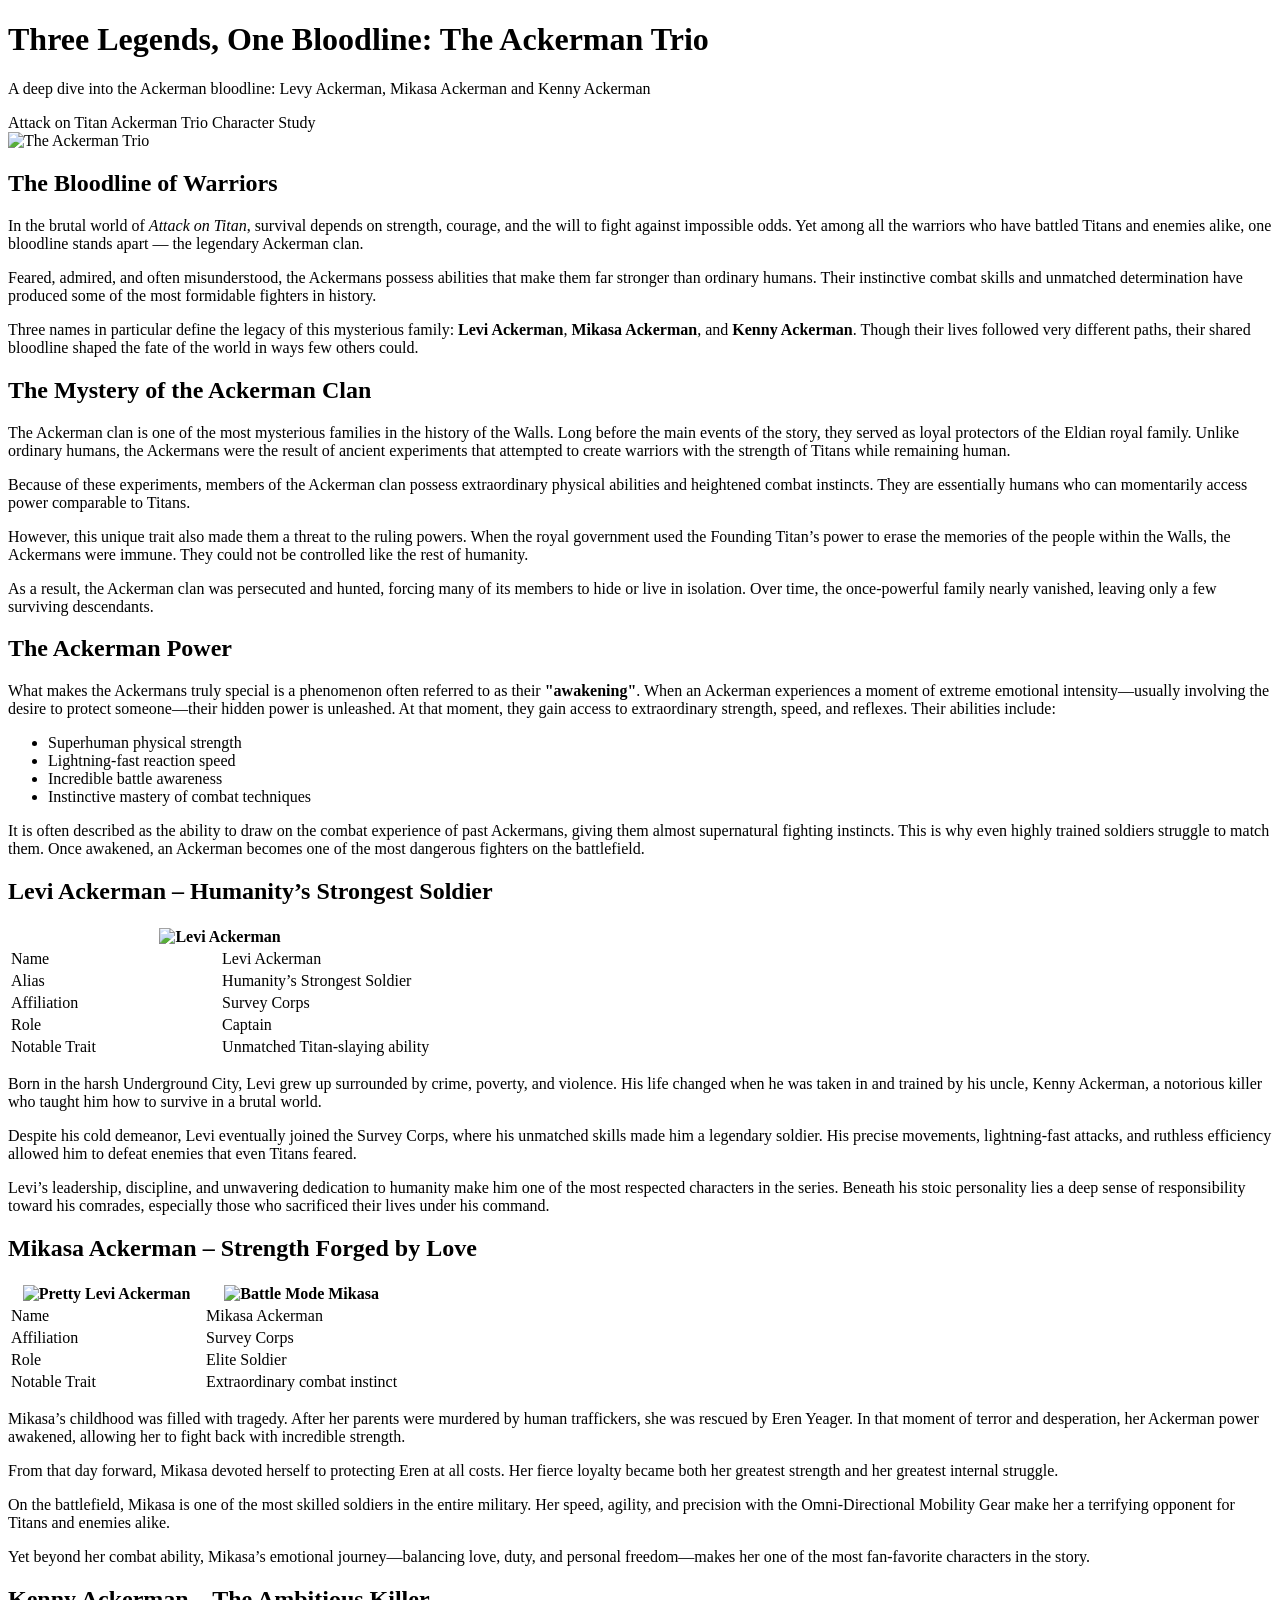
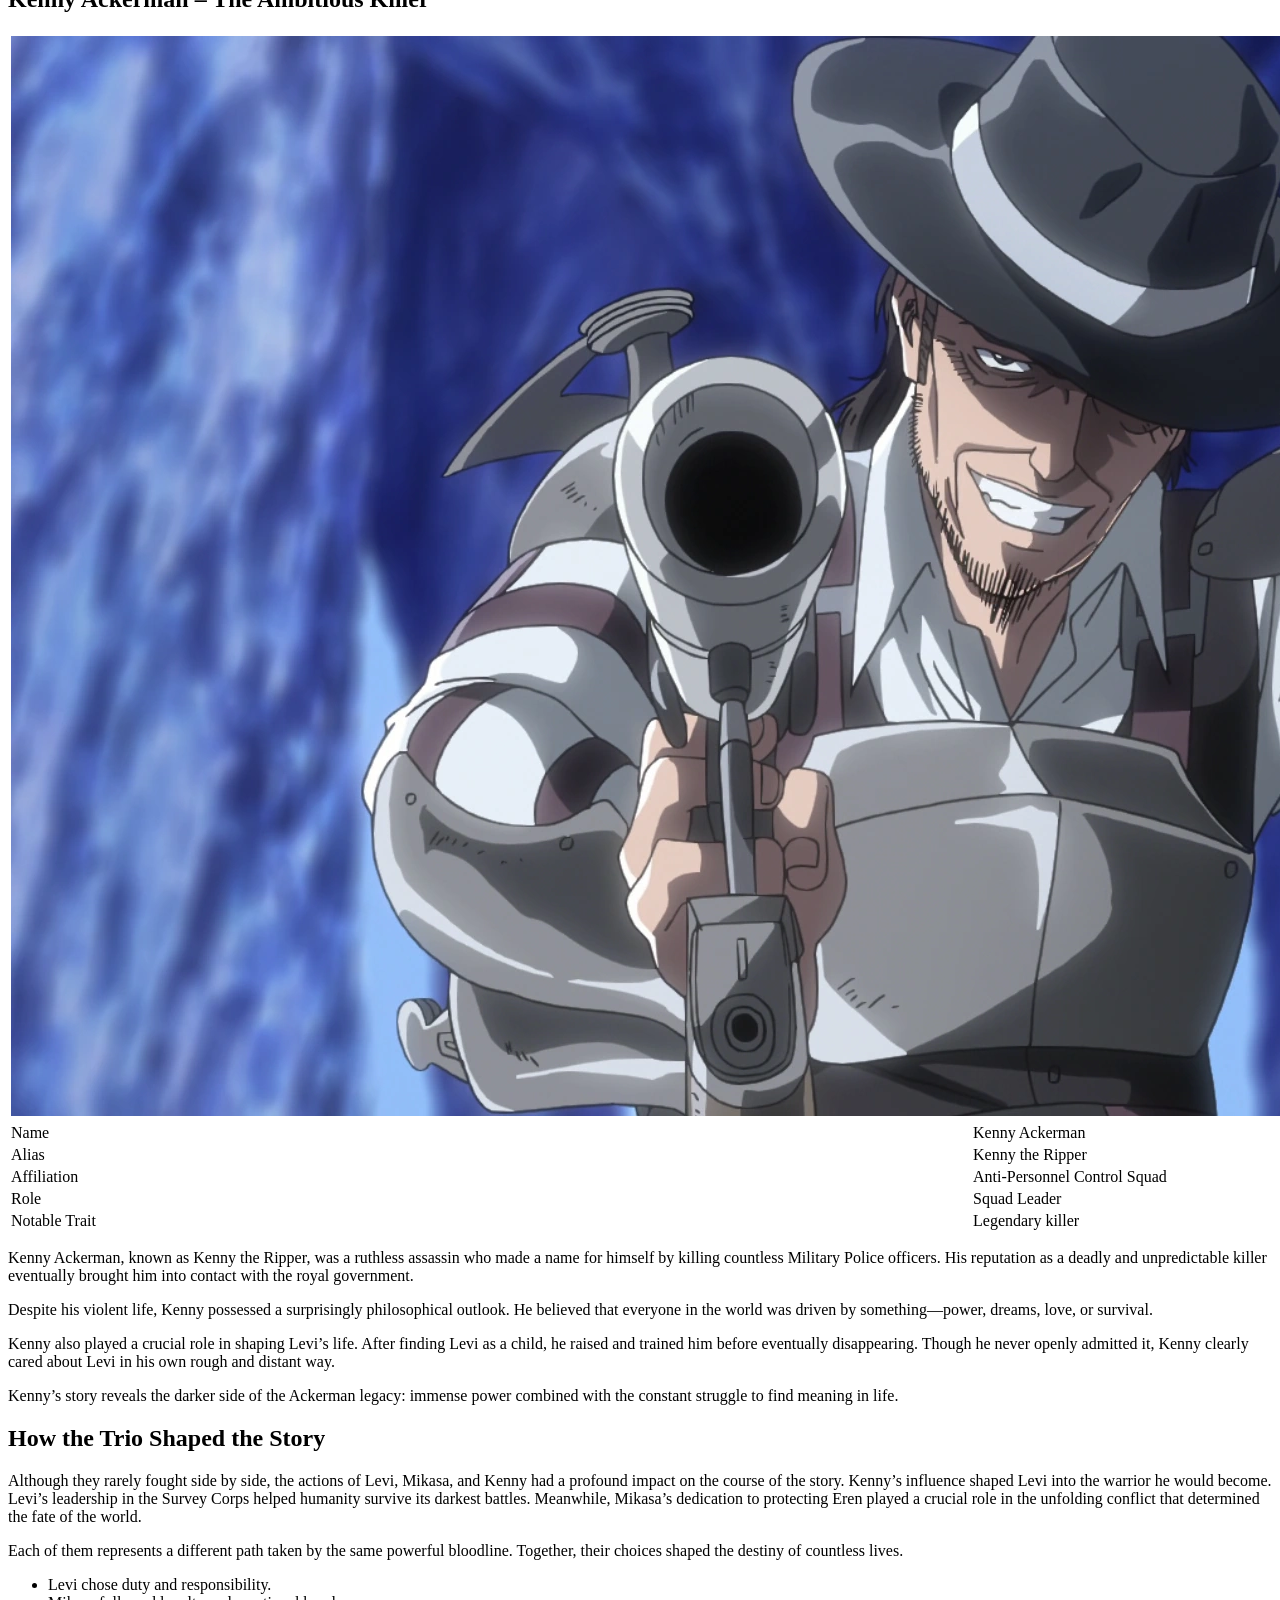
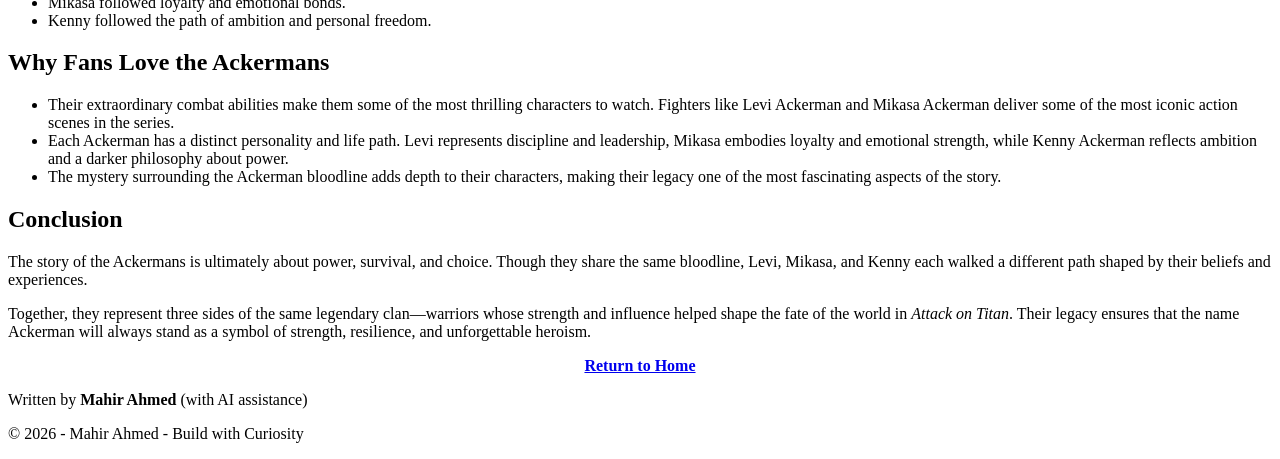
==== AckermanBlog.html @ 87af35c0 "Add files via upload" ====
<!DOCTYPE html>
<html lang="en">
<head>
<meta charset="UTF-8">
<meta name="viewport" content="width=device-width, initial-scale=1.0">
<title>Three Legends, One Bloodline: The Ackerman Trio</title>
<link rel="icon" type="image/png" href="images/Favicon.png">
<meta name="description" content="Discover the legendary Ackerman Trio in Attack on Titan—Levi, Mikasa, and Kenny. Explore their origins, powers, personalities, and the mysterious Ackerman bloodline that made them the strongest warriors.">
<meta name="keywords" content="Ackerman Trio, Ackerman bloodline, Levi Ackerman analysis, Mikasa Ackerman character, Kenny Ackerman story, strongest characters in Attack on Titan, Ackerman clan explained, Attack on Titan character analysis">
<meta name="author" content="Mahir Ahmed">
<link rel="stylesheet" href="stylegreen.css">
</head>

<body>

<header>
<h1>Three Legends, One Bloodline: The Ackerman Trio</h1>
<p>A deep dive into the Ackerman bloodline: Levy Ackerman, Mikasa Ackerman and Kenny Ackerman</p>

<div>
<span class="tag">Attack on Titan</span>
<span class="tag">Ackerman Trio</span>
<span class="tag">Character Study</span>
</div>
</header>

<div class="container">

<img class="hero-img" src="https://static0.colliderimages.com/wordpress/wp-content/uploads/2023/12/attack_on_titain_ackerman_family_tree_explained.jpg" alt="The Ackerman Trio">

<section class="section">
<h2>The Bloodline of Warriors</h2>
<p>
In the brutal world of <i>Attack on Titan</i>, survival depends on strength, courage, and the will to fight against impossible odds. Yet among all the warriors who have battled Titans and enemies alike, one bloodline stands apart — the legendary Ackerman clan.
</p>

<p>
Feared, admired, and often misunderstood, the Ackermans possess abilities that make them far stronger than ordinary humans. Their instinctive combat skills and unmatched determination have produced some of the most formidable fighters in history.
</p>

<p>
Three names in particular define the legacy of this mysterious family: <b>Levi Ackerman</b>, <b>Mikasa Ackerman</b>, and <b>Kenny Ackerman</b>. Though their lives followed very different paths, their shared bloodline shaped the fate of the world in ways few others could.
</p>
</section>

<section class="section">
<h2>The Mystery of the Ackerman Clan</h2>
<p>
The Ackerman clan is one of the most mysterious families in the history of the Walls. Long before the main events of the story, they served as loyal protectors of the Eldian royal family. Unlike ordinary humans, the Ackermans were the result of ancient experiments that attempted to create warriors with the strength of Titans while remaining human.
</p>

<p>
Because of these experiments, members of the Ackerman clan possess extraordinary physical abilities and heightened combat instincts. They are essentially humans who can momentarily access power comparable to Titans.
</p>

<p>
However, this unique trait also made them a threat to the ruling powers. When the royal government used the Founding Titan’s power to erase the memories of the people within the Walls, the Ackermans were immune. They could not be controlled like the rest of humanity.
</p>

<p>
As a result, the Ackerman clan was persecuted and hunted, forcing many of its members to hide or live in isolation. Over time, the once-powerful family nearly vanished, leaving only a few surviving descendants.
</p>
</section>

<section class="section">
<h2>The Ackerman Power</h2>
<p>
What makes the Ackermans truly special is a phenomenon often referred to as their <b>"awakening"</b>. When an Ackerman experiences a moment of extreme emotional intensity—usually involving the desire to protect someone—their hidden power is unleashed. At that moment, they gain access to extraordinary strength, speed, and reflexes. Their abilities include:
</p>

<ul class="list">
  <li>Superhuman physical strength</li>
  <li>Lightning-fast reaction speed</li>
  <li>Incredible battle awareness</li>
  <li>Instinctive mastery of combat techniques</li>
</ul>

<p>
It is often described as the ability to draw on the combat experience of past Ackermans, giving them almost supernatural fighting instincts. This is why even highly trained soldiers struggle to match them. Once awakened, an Ackerman becomes one of the most dangerous fighters on the battlefield.
</p>
</section>

<section class="section">
<h2>Levi Ackerman – Humanity’s Strongest Soldier</h2>
<div style="max-width: 500px;" class="info-box">
<table class="profile-table">
<tr>
<th colspan="2"><img style="max-width: 300px;" class="profile-img" src="https://i.pinimg.com/736x/1f/d3/1b/1fd31bc6167cf85677cea32826f77c72.jpg" alt="Levi Ackerman" height="100%">
</th>
</tr>
<tr><td width="50%">Name</td><td>Levi Ackerman</td></tr>
<tr><td>Alias</td><td>Humanity’s Strongest Soldier</td></tr>
<tr><td>Affiliation</td><td>Survey Corps</td></tr>
<tr><td>Role</td><td>Captain</td></tr>
<tr><td>Notable Trait</td><td>Unmatched Titan-slaying ability</td></tr>
</table>
</div>

<p>
  Born in the harsh Underground City, Levi grew up surrounded by crime, poverty, and violence. His life changed when he was taken in and trained by his uncle, Kenny Ackerman, a notorious killer who taught him how to survive in a brutal world.
</p>

<p>
  Despite his cold demeanor, Levi eventually joined the Survey Corps, where his unmatched skills made him a legendary soldier. His precise movements, lightning-fast attacks, and ruthless efficiency allowed him to defeat enemies that even Titans feared.
</p>

<p>
  Levi’s leadership, discipline, and unwavering dedication to humanity make him one of the most respected characters in the series. Beneath his stoic personality lies a deep sense of responsibility toward his comrades, especially those who sacrificed their lives under his command.
</p>
</section>

<section class="section">
<h2>Mikasa Ackerman – Strength Forged by Love</h2>
<div style="max-width: 500px;" class="info-box">
<table class="profile-table">
<tr>
<th><img class="profile-img" src="https://i.pinimg.com/736x/73/7e/58/737e584693e24da8a73c66094e2baa17.jpg" alt="Pretty Levi Ackerman" height="100%">
</th>
<th><img class="profile-img" src="https://wallpapercave.com/wp/wp11129660.jpg" alt="Battle Mode Mikasa" height="100%">
</th>
</tr>
<tr><td width="50%">Name</td><td>Mikasa Ackerman</td></tr>
<tr><td>Affiliation</td><td>Survey Corps</td></tr>
<tr><td>Role</td><td>Elite Soldier</td></tr>
<tr><td>Notable Trait</td><td>Extraordinary combat instinct</td></tr>
</table>
</div>

<p>
  Mikasa’s childhood was filled with tragedy. After her parents were murdered by human traffickers, she was rescued by Eren Yeager. In that moment of terror and desperation, her Ackerman power awakened, allowing her to fight back with incredible strength.
</p>

<p>
  From that day forward, Mikasa devoted herself to protecting Eren at all costs. Her fierce loyalty became both her greatest strength and her greatest internal struggle.
</p>

<p>
  On the battlefield, Mikasa is one of the most skilled soldiers in the entire military. Her speed, agility, and precision with the Omni-Directional Mobility Gear make her a terrifying opponent for Titans and enemies alike.
</p>

<p>
  Yet beyond her combat ability, Mikasa’s emotional journey—balancing love, duty, and personal freedom—makes her one of the most fan-favorite characters in the story.
</p>
</section>

<section class="section">
<h2>Kenny Ackerman – The Ambitious Killer</h2>
<div style="max-width: 500px;" class="info-box">
<table class="profile-table">
<tr>
<th colspan="2"><img class="profile-img" src="images/Kenny.webp" alt="Kenny Ackerman" height="100%">
</th>
</tr>
<tr><td width="50%">Name</td><td>Kenny Ackerman</td></tr>
<tr><td>Alias</td><td>Kenny the Ripper</td></tr>
<tr><td>Affiliation</td><td>Anti-Personnel Control Squad</td></tr>
<tr><td>Role</td><td>Squad Leader</td></tr>
<tr><td>Notable Trait</td><td>Legendary killer</td></tr>
</table>
</div>

<p>
  Kenny Ackerman, known as Kenny the Ripper, was a ruthless assassin who made a name for himself by killing countless Military Police officers. His reputation as a deadly and unpredictable killer eventually brought him into contact with the royal government.
</p>

<p>
  Despite his violent life, Kenny possessed a surprisingly philosophical outlook. He believed that everyone in the world was driven by something—power, dreams, love, or survival.
</p>

<p>
  Kenny also played a crucial role in shaping Levi’s life. After finding Levi as a child, he raised and trained him before eventually disappearing. Though he never openly admitted it, Kenny clearly cared about Levi in his own rough and distant way.
</p>

<p>
  Kenny’s story reveals the darker side of the Ackerman legacy: immense power combined with the constant struggle to find meaning in life.
</p>
</section>

<section class="section">
<h2>How the Trio Shaped the Story</h2>
<p>
Although they rarely fought side by side, the actions of Levi, Mikasa, and Kenny had a profound impact on the course of the story. Kenny’s influence shaped Levi into the warrior he would become. Levi’s leadership in the Survey Corps helped humanity survive its darkest battles. Meanwhile, Mikasa’s dedication to protecting Eren played a crucial role in the unfolding conflict that determined the fate of the world.
</p>

<p>
Each of them represents a different path taken by the same powerful bloodline. Together, their choices shaped the destiny of countless lives.
</p>

<ul class="list">
  <li>Levi chose duty and responsibility.</li>
  <li>Mikasa followed loyalty and emotional bonds.</li>
  <li>Kenny followed the path of ambition and personal freedom.</li>
</ul>
</section>

<section class="section">
  <h2>Why Fans Love the Ackermans</h2>
  <ul class="list">
    <li>Their extraordinary combat abilities make them some of the most thrilling characters to watch. Fighters like Levi Ackerman and Mikasa Ackerman deliver some of the most iconic action scenes in the series.</li>
    <li>Each Ackerman has a distinct personality and life path. Levi represents discipline and leadership, Mikasa embodies loyalty and emotional strength, while Kenny Ackerman reflects ambition and a darker philosophy about power.</li>
    <li>The mystery surrounding the Ackerman bloodline adds depth to their characters, making their legacy one of the most fascinating aspects of the story.</li>
  </ul>
</section>

<section class="section">
<h2>Conclusion</h2>
<p>
The story of the Ackermans is ultimately about power, survival, and choice. Though they share the same bloodline, Levi, Mikasa, and Kenny each walked a different path shaped by their beliefs and experiences.
</p>

<p>
Together, they represent three sides of the same legendary clan—warriors whose strength and influence helped shape the fate of the world in <i>Attack on Titan</i>. Their legacy ensures that the name Ackerman will always stand as a symbol of strength, resilience, and unforgettable heroism.
</p>
</section>

<center><a class="back-home" href="index.html"><b>Return to Home</b></a></center>
</div>

<footer>
<p>Written by <b>Mahir Ahmed</b> (with AI assistance)</p>
<p>&copy; 2026 - Mahir Ahmed - Build with Curiosity</p>
</footer>

</body>
</html>
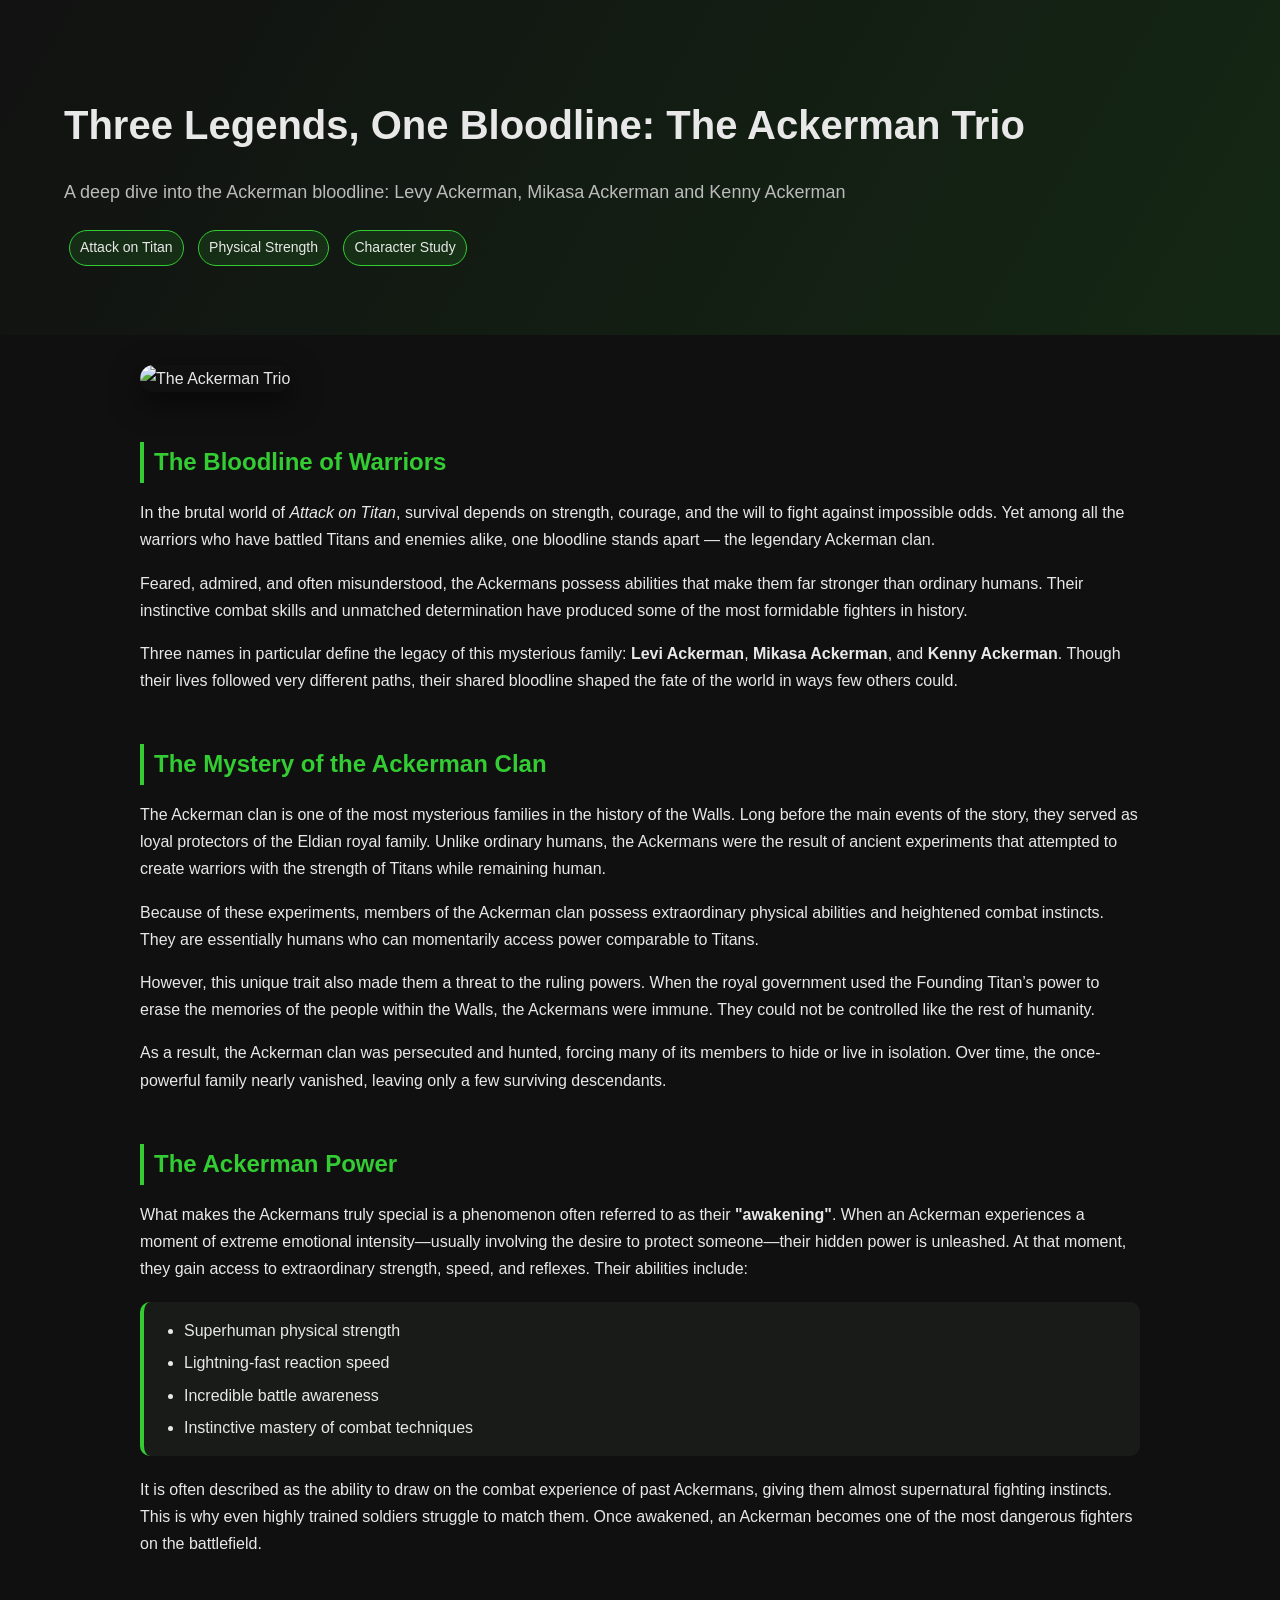
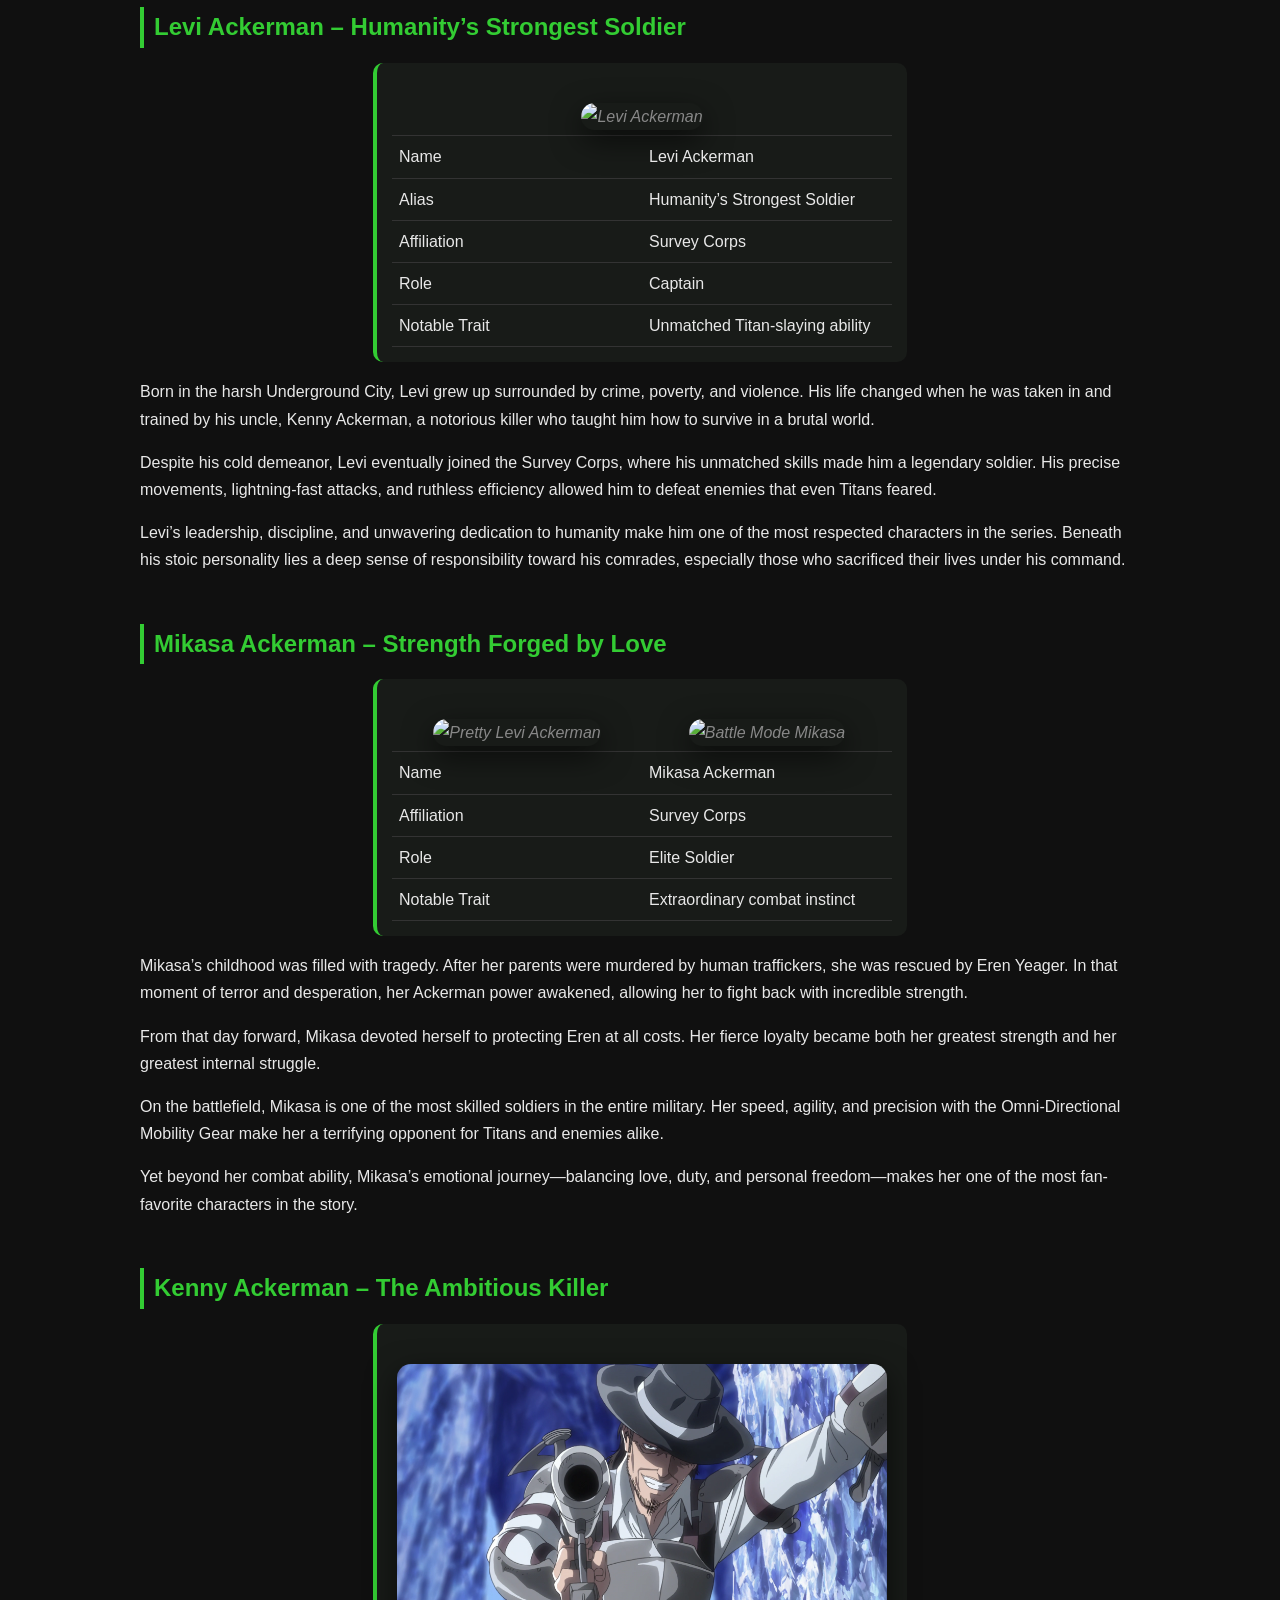
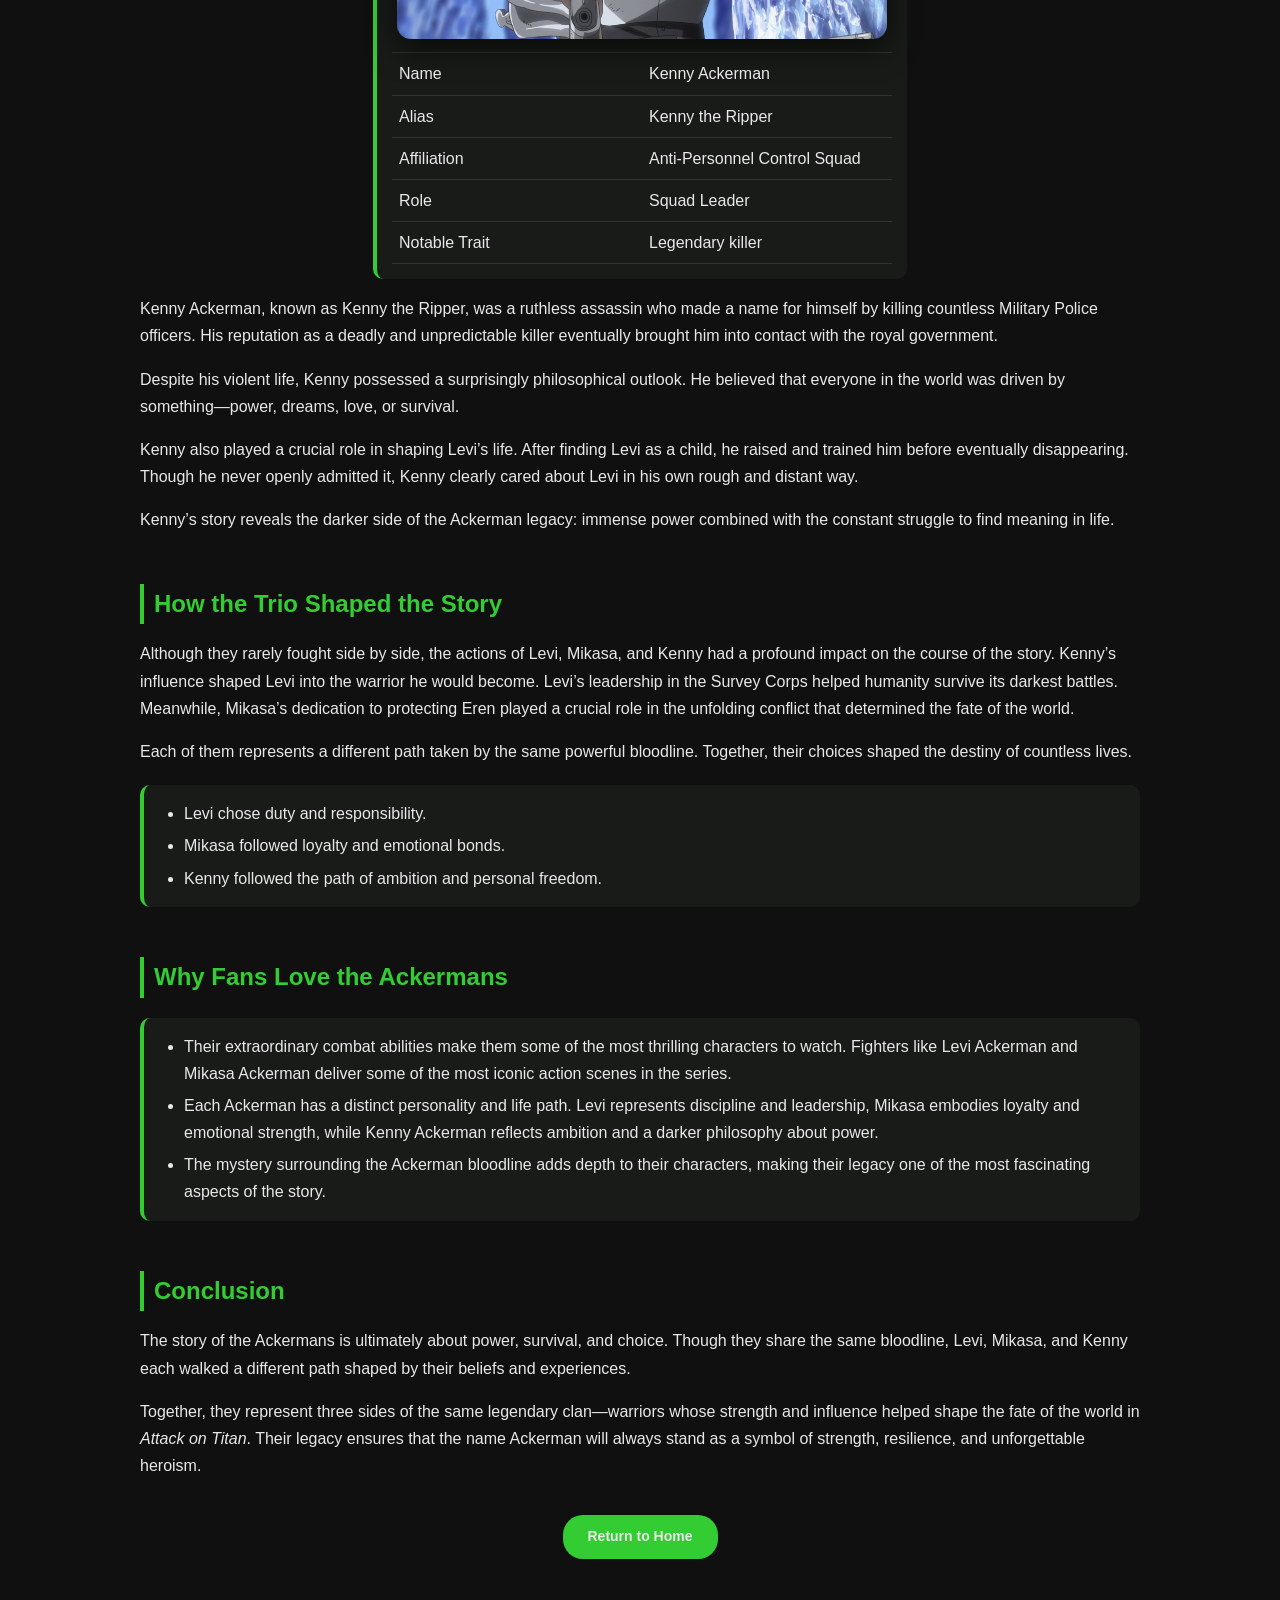
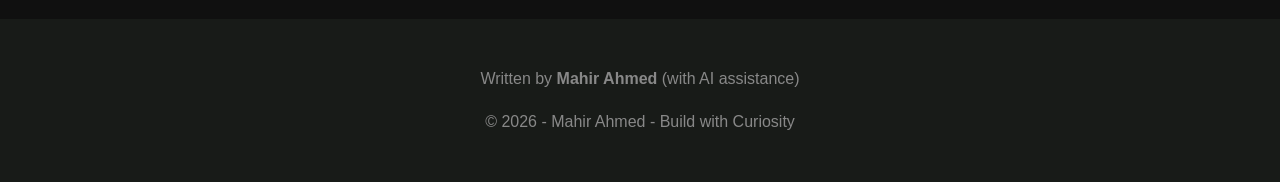
==== commit 019c3142: "Update AckermanBlog.html" ====
--- a/AckermanBlog.html
+++ b/AckermanBlog.html
@@ -19,7 +19,7 @@
 
 <div>
 <span class="tag">Attack on Titan</span>
-<span class="tag">Ackerman Trio</span>
+<span class="tag">Physical Strength</span>
 <span class="tag">Character Study</span>
 </div>
 </header>
@@ -222,4 +222,4 @@
 </footer>
 
 </body>
-</html>+</html>
--- a/stylegreen.css
+++ b/stylegreen.css
@@ -0,0 +1,137 @@
+@import url('https://fonts.googleapis.com/css2?family=Google+Sans:ital,opsz,wght@0,17..18,400..700;1,17..18,400..700&display=swap');
+
+body{
+  margin:0;
+  font-family: 'Segoe UI', Tahoma, sans-serif;
+  background:#101010;
+  color:#e8e8e8;
+  line-height:1.7;
+}
+
+.back-home{
+  display:inline-block;
+  margin-top:20px;
+  padding:10px 25px;
+  border-radius: 20px;
+  color:#e8e8e8;
+  background:#33cc33;
+  text-decoration:none;
+  font-size:14px;
+}
+
+.back-home:hover{
+  background:#33cc3350;
+}
+
+header{
+  background: linear-gradient(120deg, #181b1820,#33cc3320);
+  padding: 5% 5%;
+  text-align:left;
+}
+
+header h1{
+  font-size:40px;
+  margin-bottom:10px;
+}
+
+header p{
+  color:#bbbbbb;
+  font-size:18px;
+}
+
+.tag{
+  display:inline-block;
+  background: #33cc3320;
+  border: 1px solid #33cc33;
+  padding:5px 10px;
+  border-radius:20px;
+  font-size:14px;
+  margin:5px;
+}
+
+.container{
+  width:90%;
+  max-width:1000px;
+  margin:auto;
+}
+
+.hero-img{
+  width:100%;
+  border-radius:14px;
+  margin-top:30px;
+  box-shadow:0 10px 30px rgba(0,0,0,0.6);
+}
+
+.profile-img{
+  width: 100%;
+  border-radius:14px;
+  margin-top:20px;
+  box-shadow:0 10px 30px rgba(0,0,0,0.6);
+}
+
+.section{
+  margin-top:50px;
+}
+
+.section h2{
+  color:#33cc33;
+  margin-bottom:15px;
+  border-left:4px solid #33cc33;
+  padding-left:10px;
+}
+
+.info-box{
+  background:#181b18;
+  border-left:4px solid #33cc33;
+  padding:15px;
+  margin:auto;
+  border-radius:10px;
+}
+
+.profile-table{
+  width:100%;
+  border-collapse:collapse;
+}
+
+.profile-table td{
+  padding:7px;
+  border-bottom:1px solid #333;
+}
+
+.profile-table th{
+  padding:5px;
+  margin: 0;
+  font-style: italic;
+  font-weight: 100;
+  border-bottom:1px solid #333;
+  color:#888;
+}
+
+blockquote{
+  border-left:4px solid #33cc33;
+  margin:20px 0;
+  padding:10px 20px;
+  font-style:italic;
+  background:#181b18;
+  border-radius:10px;
+}
+
+.list{
+  border-left:4px solid #33cc33;
+  margin:20px 0;
+  padding:10px 20px;
+  background:#181b18;
+  border-radius:10px;
+}
+
+.list li{
+  margin: 5px 20px;
+}
+
+footer{
+  margin-top:60px;
+  padding:30px;
+  text-align:center;
+  background:#181b18;
+  color:#888;
+}
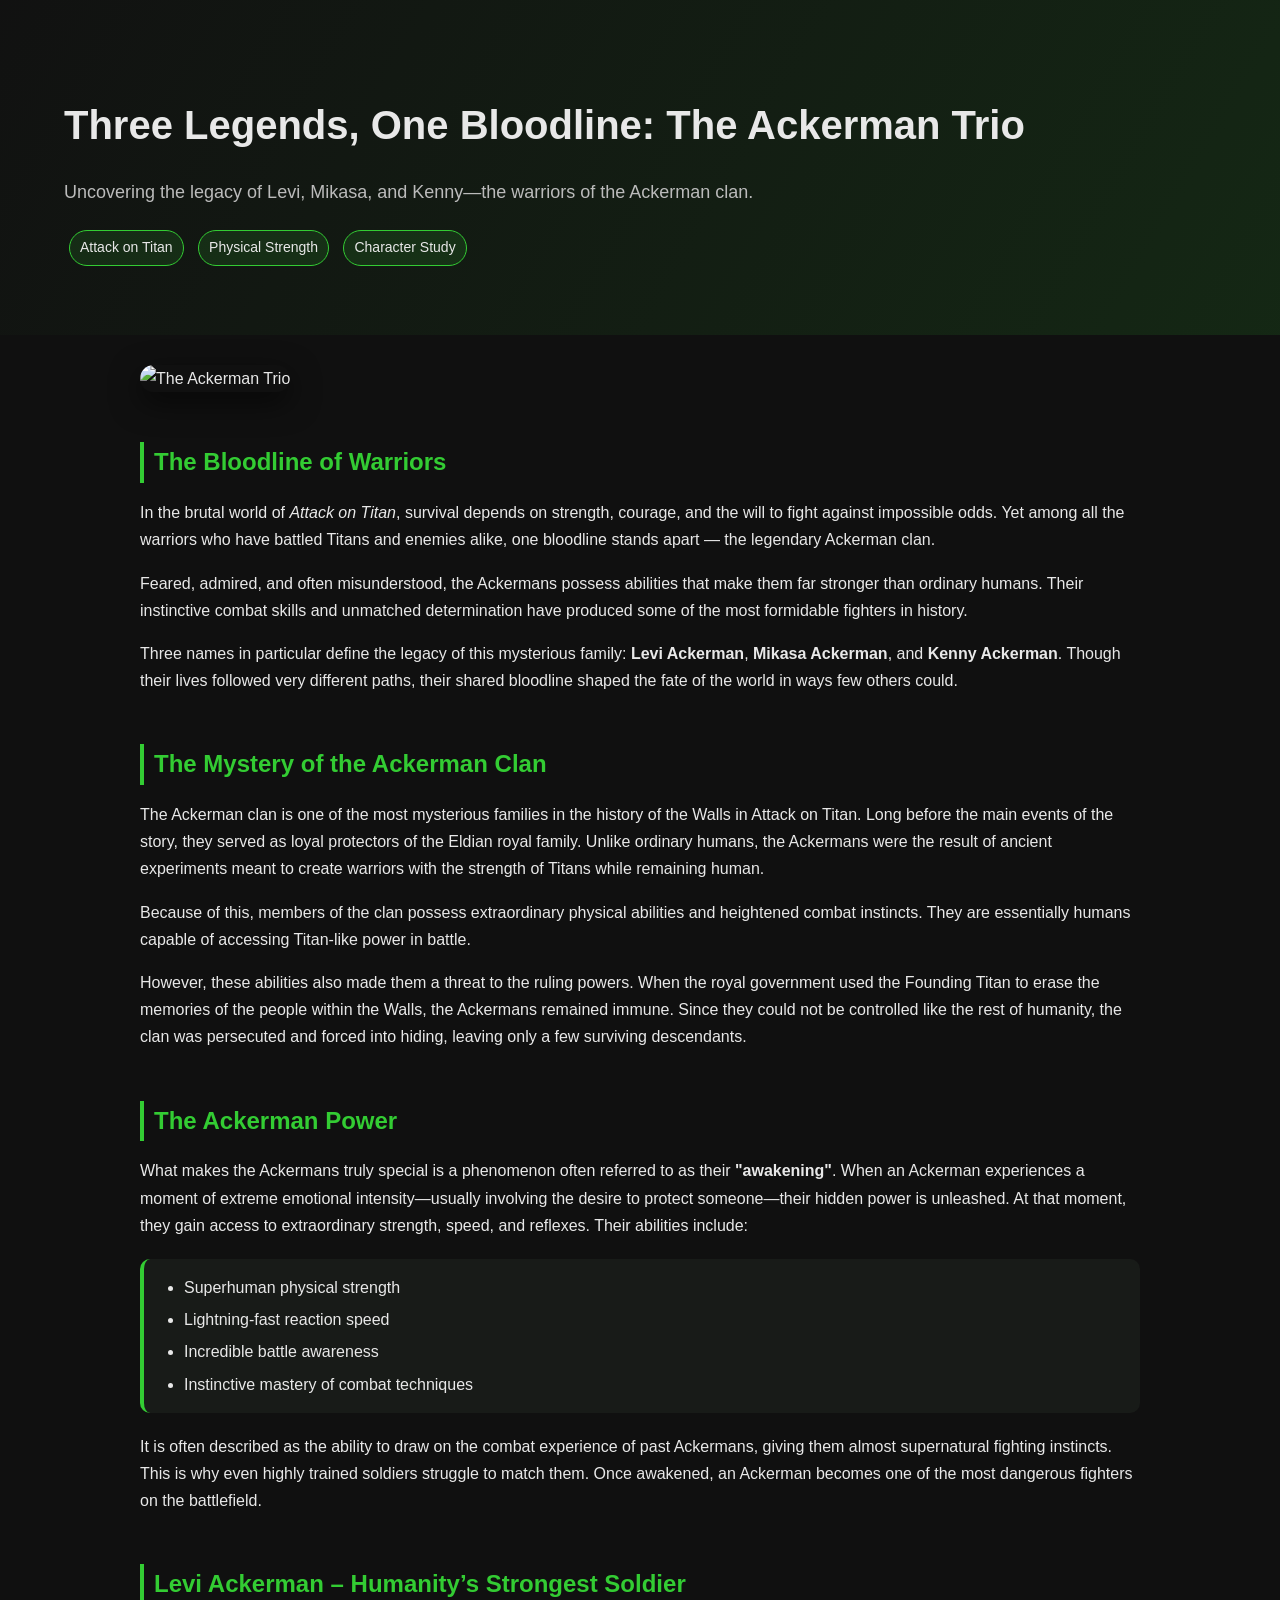
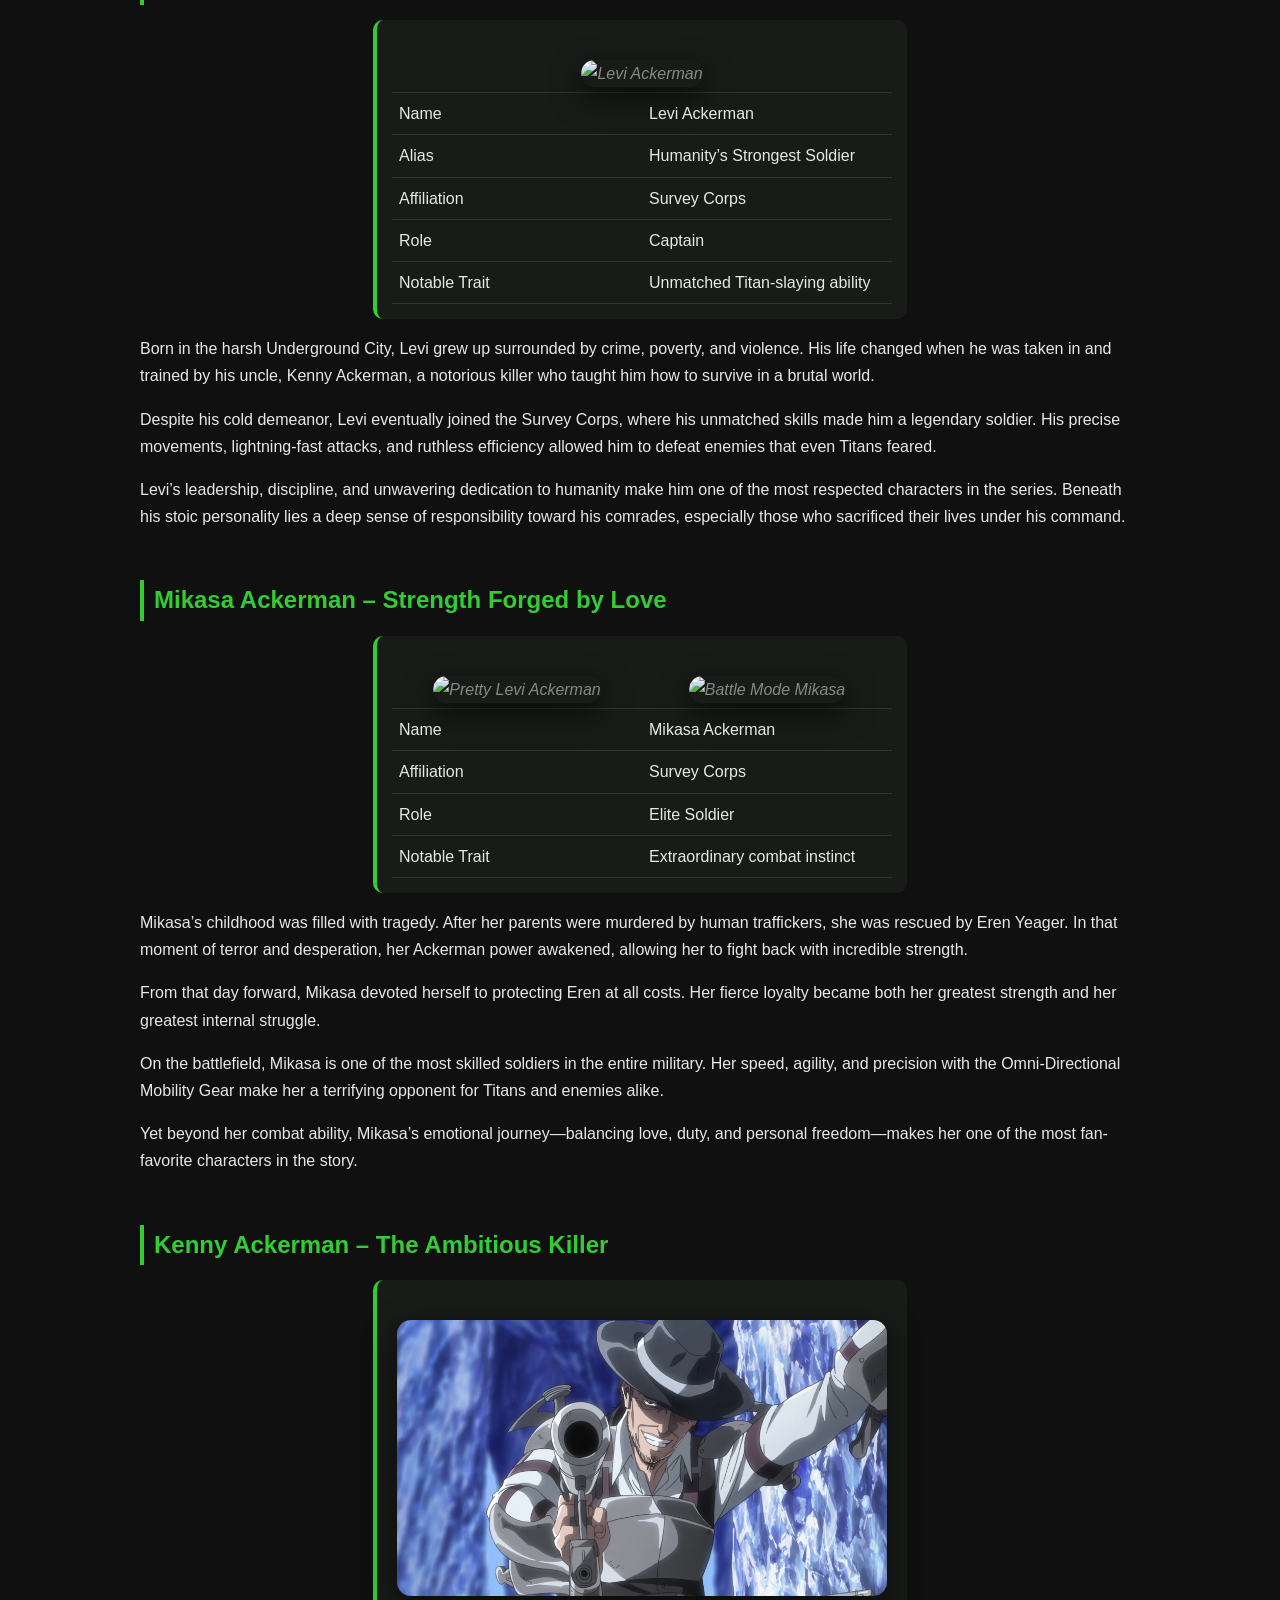
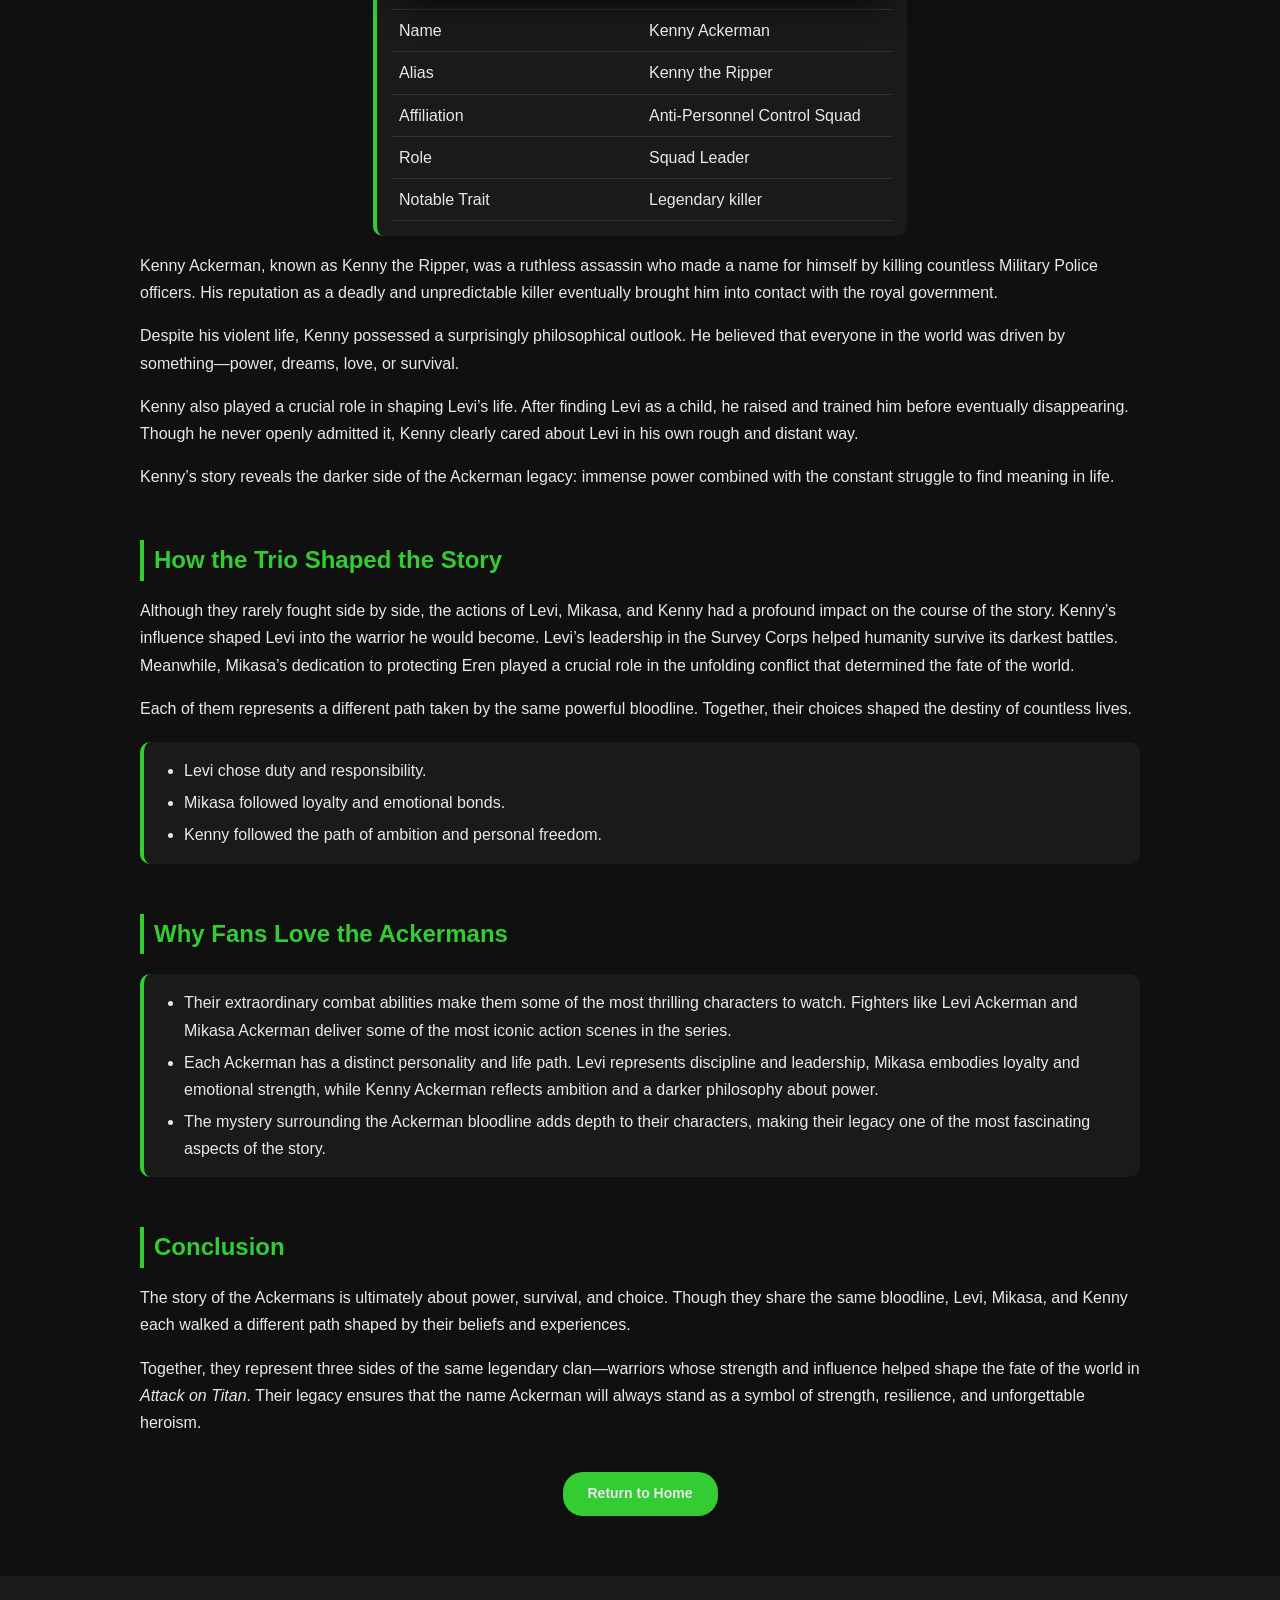
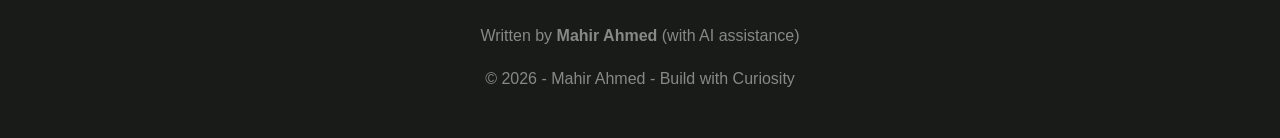
==== commit ce37a68b: "Add files via upload" ====
--- a/AckermanBlog.html
+++ b/AckermanBlog.html
@@ -15,8 +15,7 @@
 
 <header>
 <h1>Three Legends, One Bloodline: The Ackerman Trio</h1>
-<p>A deep dive into the Ackerman bloodline: Levy Ackerman, Mikasa Ackerman and Kenny Ackerman</p>
-
+<p>Uncovering the legacy of Levi, Mikasa, and Kenny—the warriors of the Ackerman clan.</p>
 <div>
 <span class="tag">Attack on Titan</span>
 <span class="tag">Physical Strength</span>
@@ -46,19 +45,15 @@
 <section class="section">
 <h2>The Mystery of the Ackerman Clan</h2>
 <p>
-The Ackerman clan is one of the most mysterious families in the history of the Walls. Long before the main events of the story, they served as loyal protectors of the Eldian royal family. Unlike ordinary humans, the Ackermans were the result of ancient experiments that attempted to create warriors with the strength of Titans while remaining human.
-</p>
-
-<p>
-Because of these experiments, members of the Ackerman clan possess extraordinary physical abilities and heightened combat instincts. They are essentially humans who can momentarily access power comparable to Titans.
-</p>
-
-<p>
-However, this unique trait also made them a threat to the ruling powers. When the royal government used the Founding Titan’s power to erase the memories of the people within the Walls, the Ackermans were immune. They could not be controlled like the rest of humanity.
-</p>
-
-<p>
-As a result, the Ackerman clan was persecuted and hunted, forcing many of its members to hide or live in isolation. Over time, the once-powerful family nearly vanished, leaving only a few surviving descendants.
+The Ackerman clan is one of the most mysterious families in the history of the Walls in Attack on Titan. Long before the main events of the story, they served as loyal protectors of the Eldian royal family. Unlike ordinary humans, the Ackermans were the result of ancient experiments meant to create warriors with the strength of Titans while remaining human.
+</p>
+
+<p>
+Because of this, members of the clan possess extraordinary physical abilities and heightened combat instincts. They are essentially humans capable of accessing Titan-like power in battle.
+</p>
+
+<p>
+However, these abilities also made them a threat to the ruling powers. When the royal government used the Founding Titan to erase the memories of the people within the Walls, the Ackermans remained immune. Since they could not be controlled like the rest of humanity, the clan was persecuted and forced into hiding, leaving only a few surviving descendants.
 </p>
 </section>
 
@@ -222,4 +217,4 @@
 </footer>
 
 </body>
-</html>
+</html>
--- a/stylegreen.css
+++ b/stylegreen.css
@@ -2,7 +2,7 @@
 
 body{
   margin:0;
-  font-family: 'Segoe UI', Tahoma, sans-serif;
+  font-family: "Google Sans", sans-serif;
   background:#101010;
   color:#e8e8e8;
   line-height:1.7;
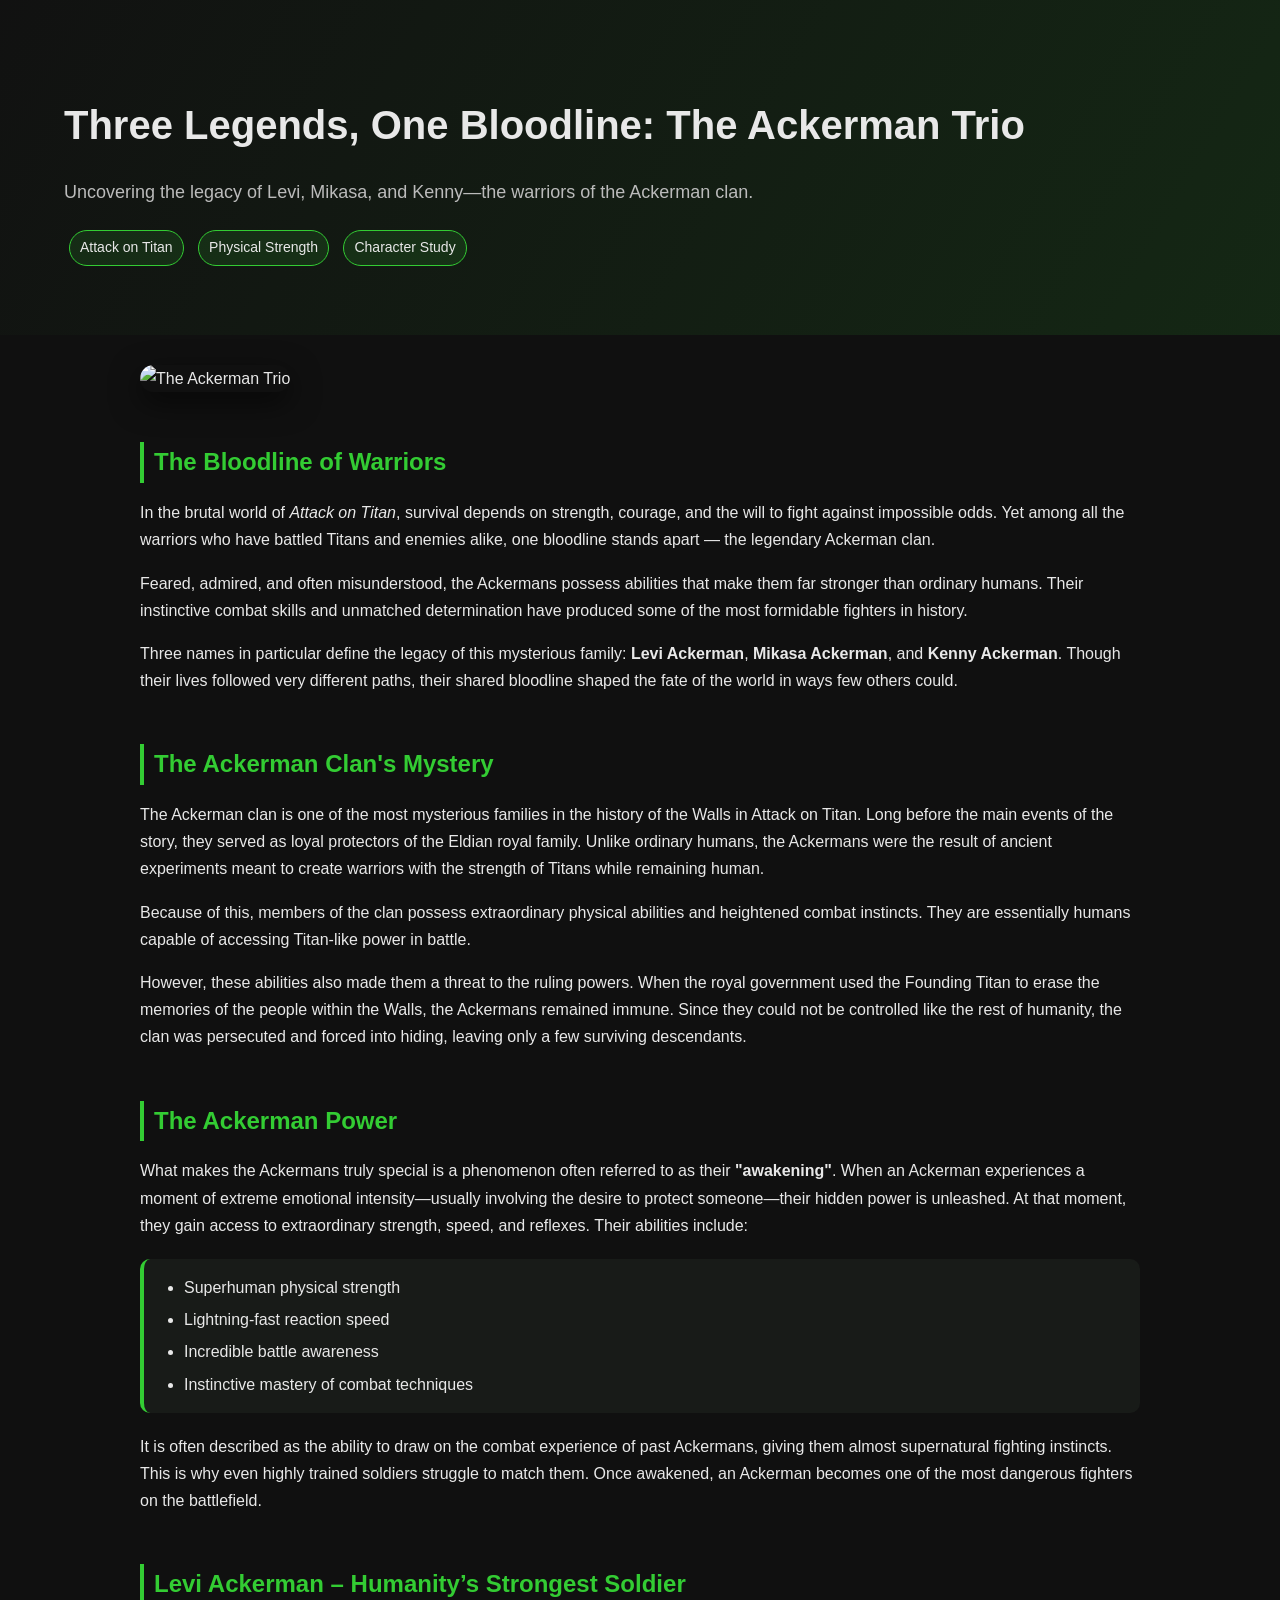
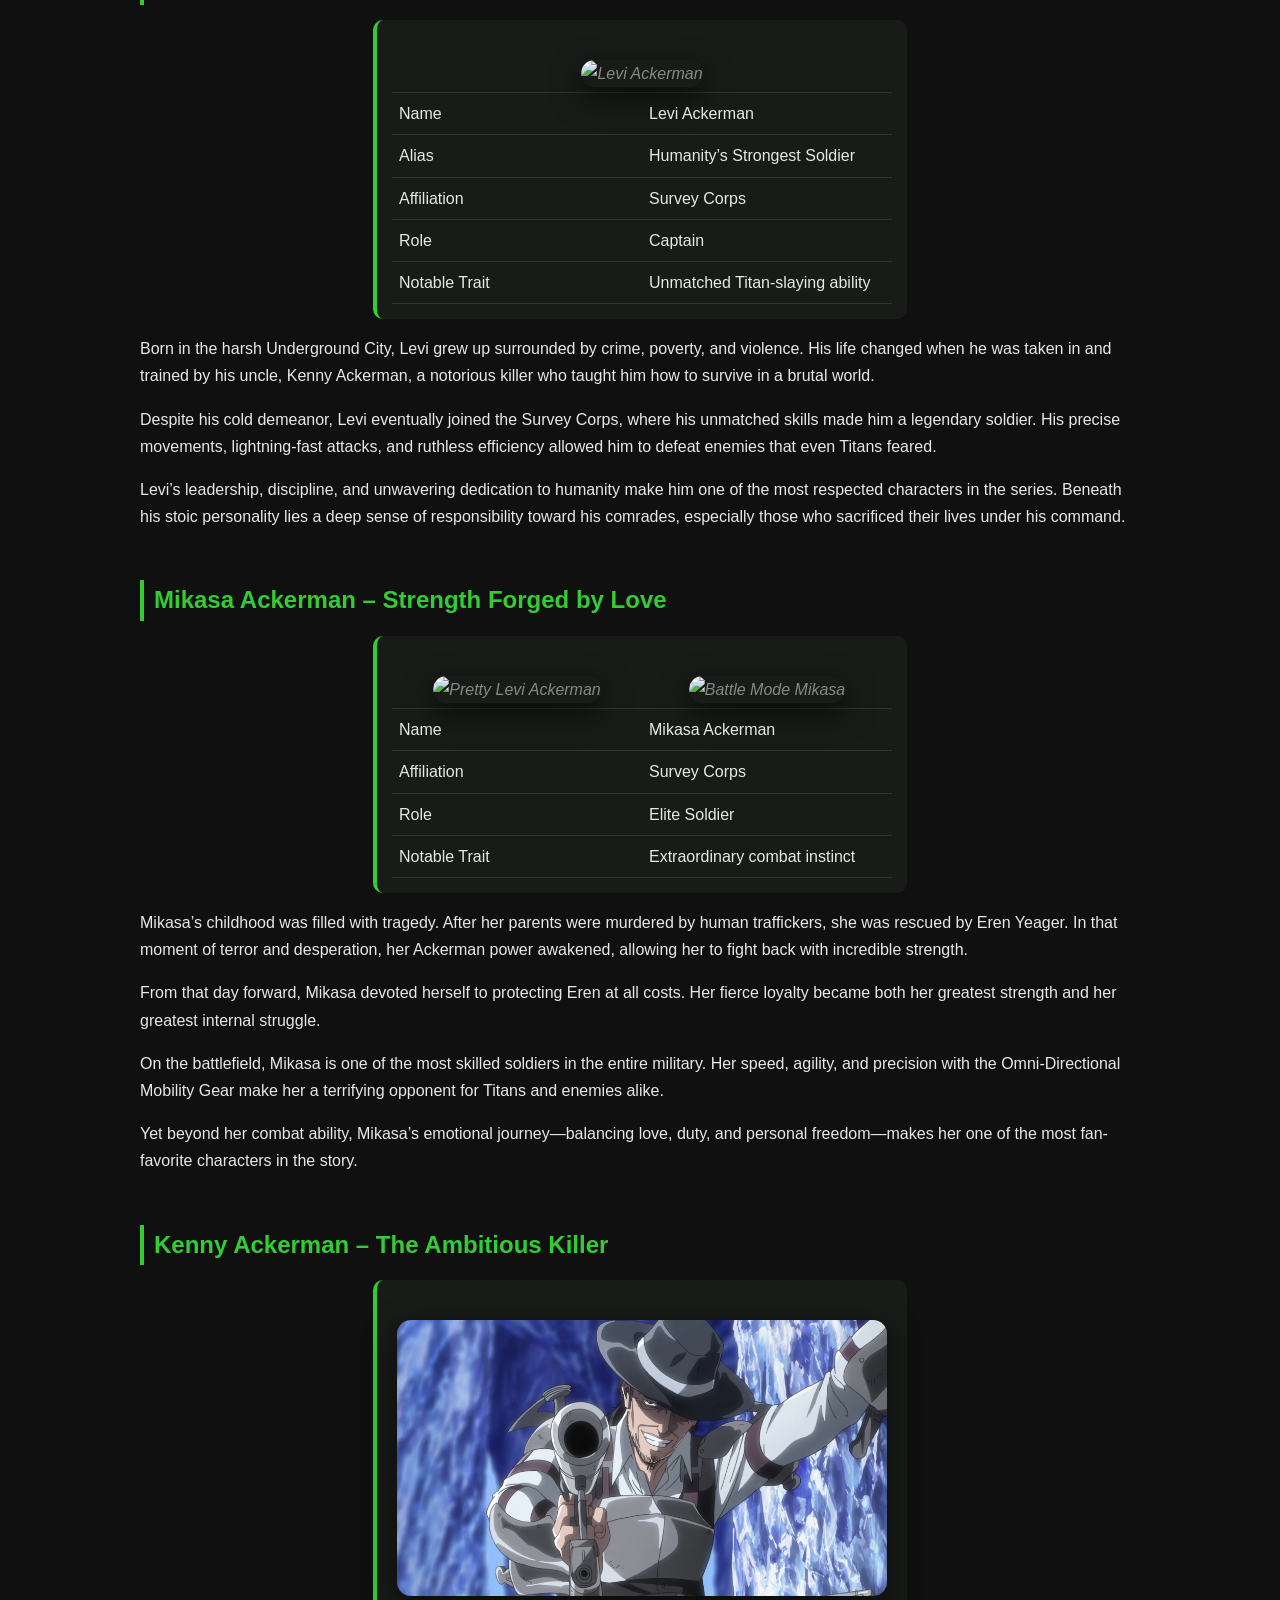
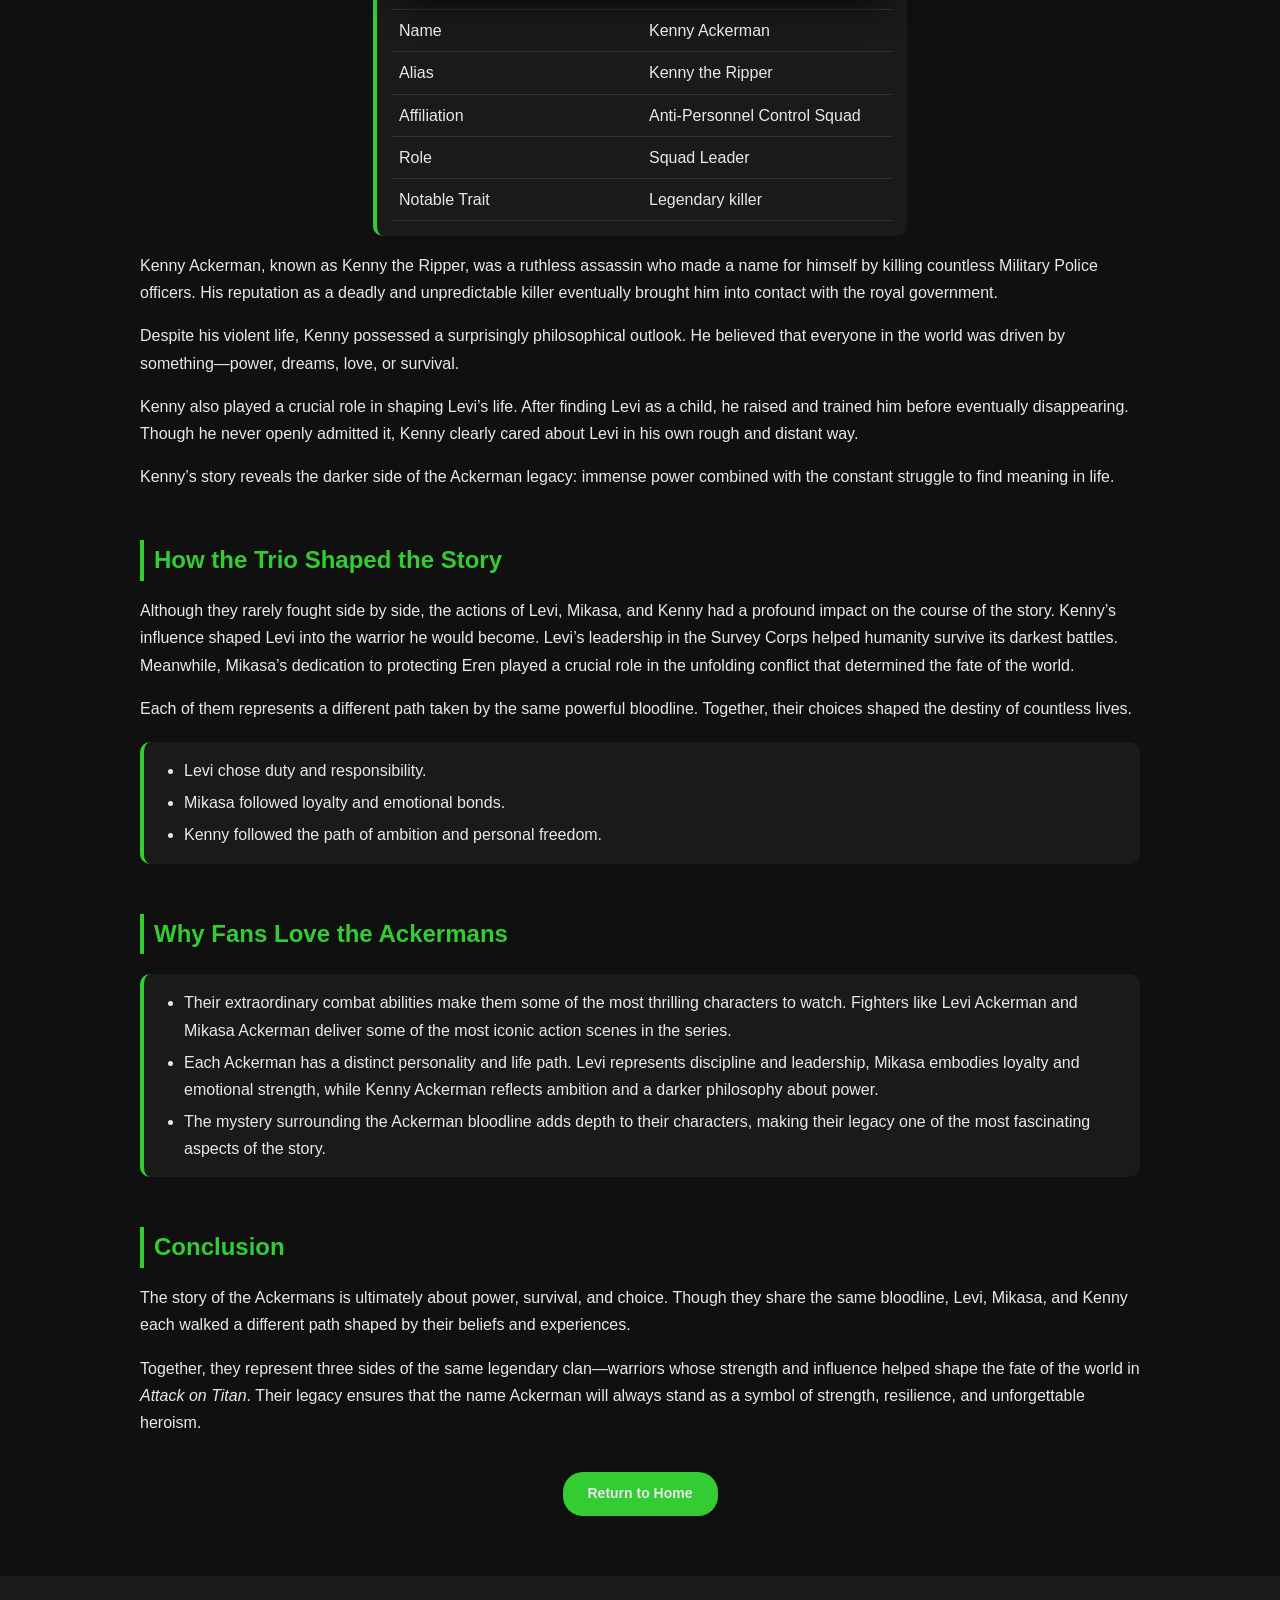
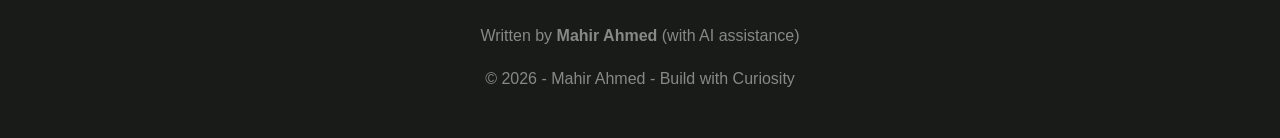
==== commit 82f51e5a: "Update AckermanBlog.html" ====
--- a/AckermanBlog.html
+++ b/AckermanBlog.html
@@ -43,7 +43,7 @@
 </section>
 
 <section class="section">
-<h2>The Mystery of the Ackerman Clan</h2>
+<h2>The Ackerman Clan's Mystery</h2>
 <p>
 The Ackerman clan is one of the most mysterious families in the history of the Walls in Attack on Titan. Long before the main events of the story, they served as loyal protectors of the Eldian royal family. Unlike ordinary humans, the Ackermans were the result of ancient experiments meant to create warriors with the strength of Titans while remaining human.
 </p>
@@ -217,4 +217,4 @@
 </footer>
 
 </body>
-</html>+</html>
